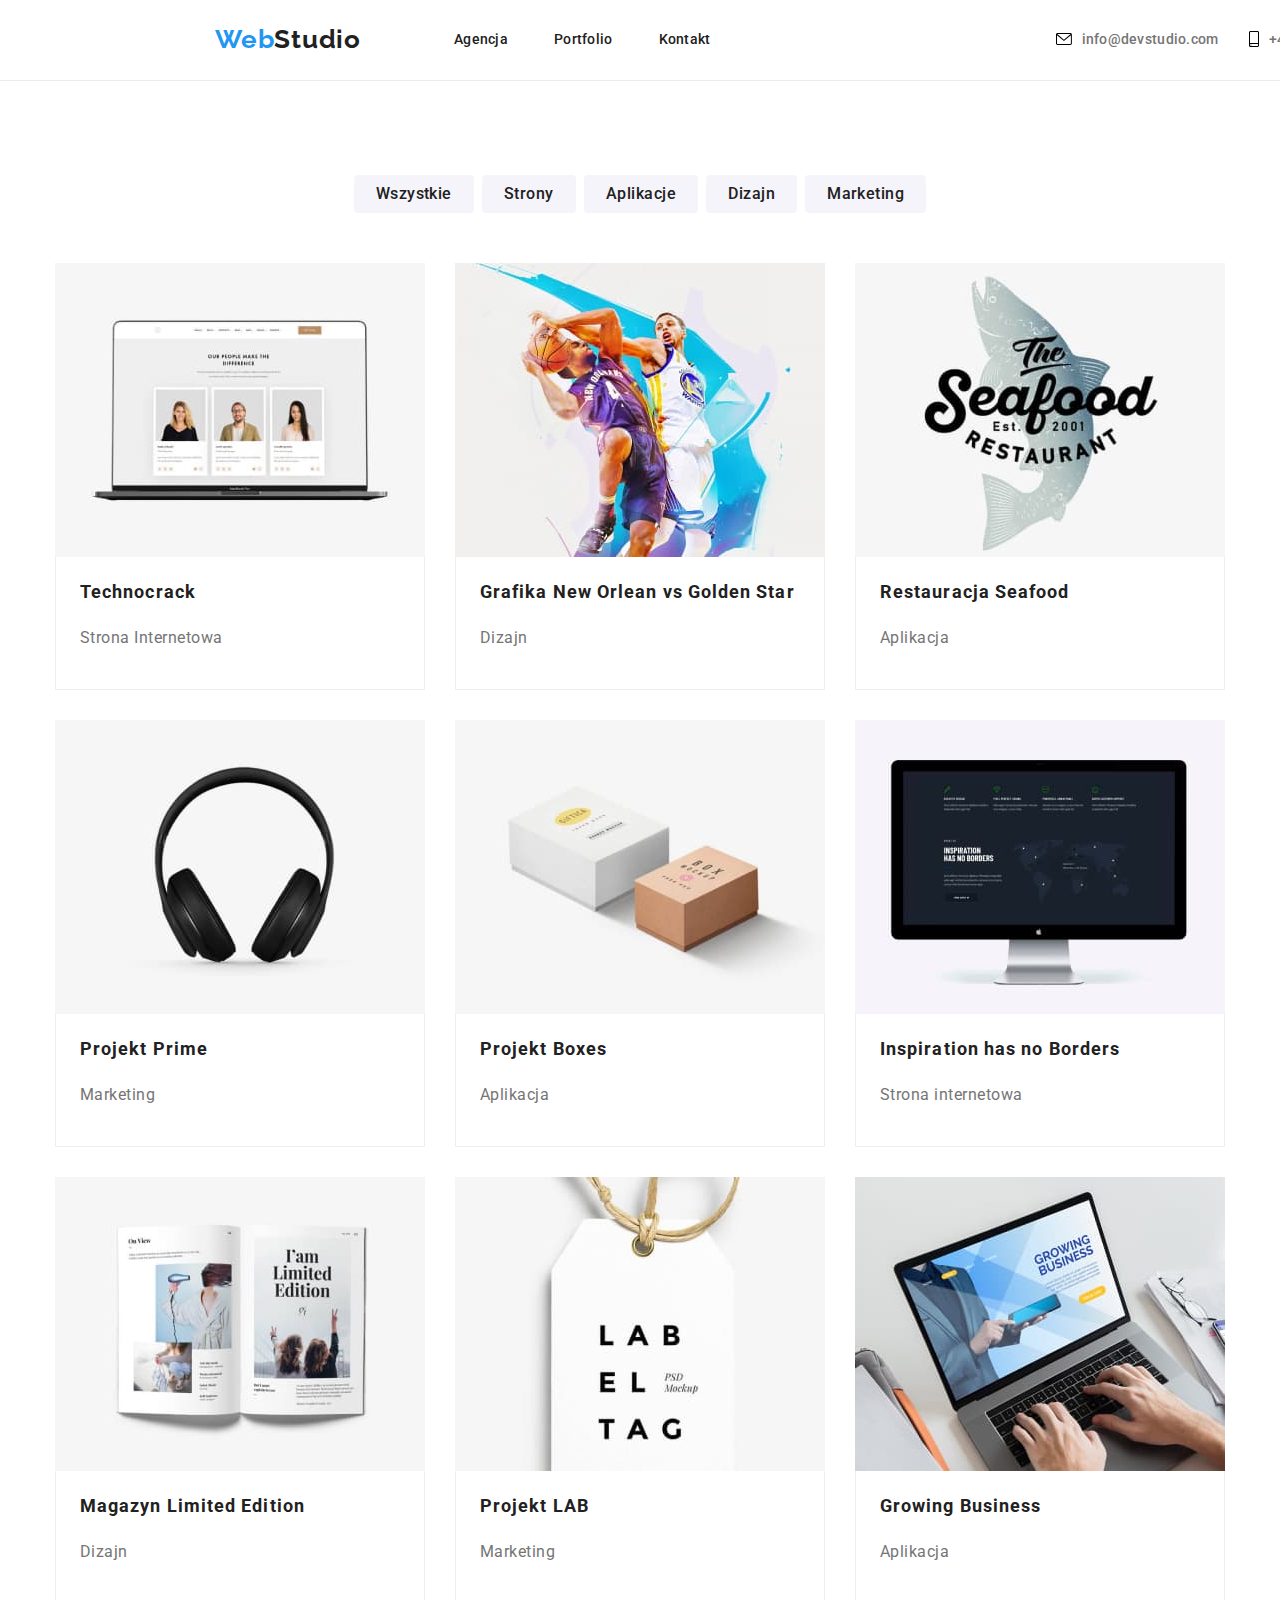
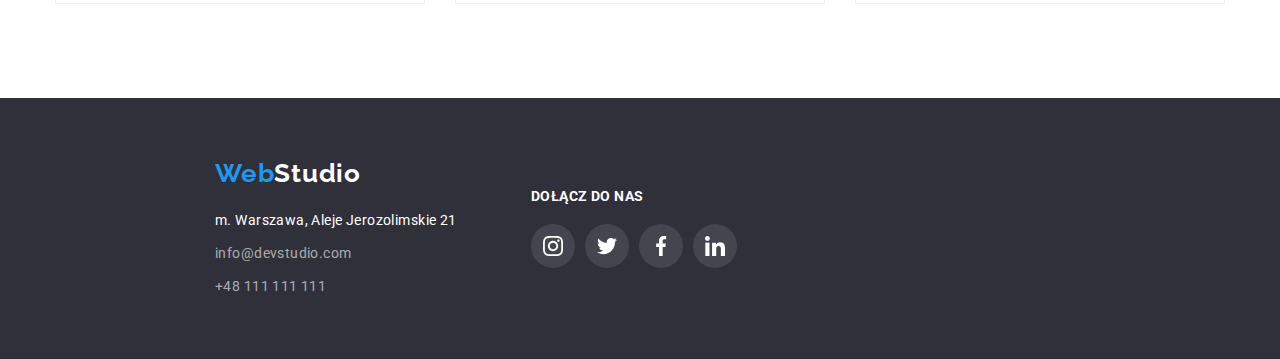
==== portfolio.html @ ae169542 "clone hw5" ====
<!DOCTYPE html>
<html lang="pl">
<head>
    <meta charset="UTF-8">
    <meta http-equiv="X-UA-Compatible" content="IE=edge">
    <meta name="viewport" content="width=device-width, initial-scale=1.0">
    <title>portfolio</title>
    <link rel="stylesheet" href="modern-normalize.css">
    <link rel="stylesheet" href="./css/styles.css" />
    <link rel="preconnect" href="https://fonts.gstatic.com">
    <link href="https://fonts.googleapis.com/css2?family=Raleway:wght@700&family=Roboto:wght@400;500;700;900&display=swap"
        rel="stylesheet">
</head>
<body>
    <header>
         <!---Menu--> 
         <section class="menu">  
            <div class="container">
                <h2 class="menu-logo">
                    <a class="menu-logo-item" href="index.html">Web<span class="menu-logo-accent">Studio</span></a>
                </h2>
                <nav class="navigation">
                    <ul class="navigation-list list">
                        <li class="navigation-list-item">
                            <a class="navigation-list-link" href="Agencja">Agencja</a></li>
                        <li class="navigation-list-item">
                            <a class="navigation-list-link" href="portfolio.html">Portfolio</a></li>
                        <li class="navigation-list-item">
                            <a class="navigation-list-link" href="Kontakt">Kontakt</a></li>
                    </ul>
                </nav>
                <div class="menu-contact">
                    <a class="menu-mail" href="mailto:info@devstudio.com">
                        <svg class="icon-envelope">
                            <use href="./images/icons.svg#icon-envelope"></use>
                        </svg>
                        info@devstudio.com
                    </a>
                    <a class="menu-phonenumber" href="tel:48111111111">
                        <svg class="icon-smartphone">
                            <use href="./images/icons.svg#icon-smartphone"></use>
                        </svg>
                        +48 111 111 111
                    </a>
                </div>
            </div>
        </section>
    </header>
    <main class="section">      <!-- Filters -->
        <section class="filters">
            <div class="container">
                <ul class="filters-list list">
                    <li class="filters-list-item">
                        <button class="filters-list-btn blue-btn" type="button">Wszystkie</button> 
                    </li>
                    <li class="filters-list-item">        
                        <button class="filters-list-btn blue-btn" type="button">Strony</button>
                    </li>
                    <li class="filters-list-item">
                        <button class="filters-list-btn blue-btn" type="button">Aplikacje</button>
                    </li>
                    <li class="filters-list-item">
                        <button class="filters-list-btn blue-btn" type="button">Dizajn</button>
                    </li>
                    <li class="filters-list-item">
                        <button class="filters-list-btn blue-btn" type="button">Marketing</button> 
                    </li>
                </ul>
            </div>
        </section>
        <section class="projects"> <!-- projects -->
            <div class="container">
                <ul class="projects-list list">
                    <li class="projects-list-item">
                        <img class="projects-list-img" src="images/portfolio/portfolio1.jpg" alt="Technocrack" width="370" height="294">
                        <div class="overlay">
                            <p>Technocrack jest popularną platformą wykorzystywaną do rozpowszechniania koronawirusa. Firmy wykorzystują tę
                                platformę
                                do celów szpiegowskich i ataków na niezabezpieczone serwery konkurencji</p>
                        </div>                    
                        <div class="projects-frame">
                            <h3 class="projects-list-title">Technocrack</h3>
                            <p class="projects-list-type">Strona Internetowa</p>
                        </div>
                    </li>
                    <li class="projects-list-item">
                        <img class="projects-list-img" src="images/portfolio/portfolio2.jpg" alt="Grafika New Orlean vs Golden Star" width="370" height="294">
                        <div class="overlay">
                            <p>Technocrack jest popularną platformą wykorzystywaną do rozpowszechniania koronawirusa. Firmy wykorzystują tę
                                platformę
                                do celów szpiegowskich i ataków na niezabezpieczone serwery konkurencji</p>
                        </div>
                        <div class="projects-frame">
                            <h3 class="projects-list-title">Grafika New Orlean vs Golden Star</h3>
                            <p class="projects-list-type">Dizajn</p>
                        </div>
                    </li>
                    <li class="projects-list-item">
                        <img class="projects-list-img" src="images/portfolio/portfolio3.jpg" alt="Restauracja Seafood" width="370" height="294">
                        <div class="overlay">
                            <p>Technocrack jest popularną platformą wykorzystywaną do rozpowszechniania koronawirusa. Firmy wykorzystują tę
                                platformę
                                do celów szpiegowskich i ataków na niezabezpieczone serwery konkurencji</p>
                        </div>
                        <div class="projects-frame">
                            <h3 class="projects-list-title">Restauracja Seafood</h3>
                            <p class="projects-list-type">Aplikacja</p>
                        </div>
                    </li>
                    <li class="projects-list-item">
                        <img class="projects-list-img" src="images/portfolio/portfolio4.jpg" alt="Projekt Prime" width="370" height="294">
                        <div class="overlay">
                            <p>Technocrack jest popularną platformą wykorzystywaną do rozpowszechniania koronawirusa. Firmy wykorzystują tę
                                platformę
                                do celów szpiegowskich i ataków na niezabezpieczone serwery konkurencji</p>
                        </div>
                        <div class="projects-frame">
                            <h3 class="projects-list-title">Projekt Prime</h3>
                            <p class="projects-list-type">Marketing</p>
                        </div>
                    </li>
                    <li class="projects-list-item">
                        <img class="projects-list-img" src="images/portfolio/portfolio5.jpg" alt="Projekt Boxes" width="370" height="294">
                        <div class="overlay">
                            <p>Technocrack jest popularną platformą wykorzystywaną do rozpowszechniania koronawirusa. Firmy wykorzystują tę
                                platformę
                                do celów szpiegowskich i ataków na niezabezpieczone serwery konkurencji</p>
                        </div>
                        <div class="projects-frame">
                            <h3 class="projects-list-title">Projekt Boxes</h3>
                            <p class="projects-list-type">Aplikacja</p>
                        </div>
                    </li>
                    <li class="projects-list-item">
                        <img class="projects-list-img" src="images/portfolio/portfolio6.jpg" alt="Inspiration has no Borders" width="370" height="294">
                        <div class="overlay">
                            <p>Technocrack jest popularną platformą wykorzystywaną do rozpowszechniania koronawirusa. Firmy wykorzystują tę
                                platformę
                                do celów szpiegowskich i ataków na niezabezpieczone serwery konkurencji</p>
                        </div>
                        <div class="projects-frame">
                            <h3 class="projects-list-title">Inspiration has no Borders</h3>
                            <p class="projects-list-type">Strona internetowa</p>
                        </div>
                    </li>
                    <li class="projects-list-item">
                        <img class="projects-list-img" src="images/portfolio/portfolio7.jpg" alt="Magazyn Limited Edition" width="370" height="294">
                        <div class="overlay">
                            <p>Technocrack jest popularną platformą wykorzystywaną do rozpowszechniania koronawirusa. Firmy wykorzystują tę
                                platformę
                                do celów szpiegowskich i ataków na niezabezpieczone serwery konkurencji</p>
                        </div>
                        <div class="projects-frame">
                            <h3 class="projects-list-title">Magazyn Limited Edition</h3>
                            <p class="projects-list-type">Dizajn</p>
                        </div>
                    </li>
                    <li class="projects-list-item">
                        <img class="projects-list-img" src="images/portfolio/portfolio8.jpg" alt="Projekt LAB" width="370" height="294">
                        <div class="overlay">
                            <p>Technocrack jest popularną platformą wykorzystywaną do rozpowszechniania koronawirusa. Firmy wykorzystują tę
                                platformę
                                do celów szpiegowskich i ataków na niezabezpieczone serwery konkurencji</p>
                        </div>
                        <div class="projects-frame">
                            <h3 class="projects-list-title">Projekt LAB</h3>
                            <p class="projects-list-type">Marketing</p>
                        </div>
                    </li>
                    <li class="projects-list-item">
                        <img class="projects-list-img" src="images/portfolio/portfolio9.jpg" alt="Growing Business" width="370" height="294">
                        <div class="overlay">
                            <p>Technocrack jest popularną platformą wykorzystywaną do rozpowszechniania koronawirusa. Firmy wykorzystują tę
                                platformę
                                do celów szpiegowskich i ataków na niezabezpieczone serwery konkurencji</p>
                        </div>
                        <div class="projects-frame">
                            <h3 class="projects-list-title">Growing Business</h3>
                            <p class="projects-list-type">Aplikacja</p>
                        </div>
                    </li>
                </ul>
            </div>
        </section>
    </main>
    <footer class="footer">
        <div class="container">
            <div class="left-footer">
                <h2 class="logo-footer">
                    <a class="menu-logo-item" href="#">Web<span class="footer-logo-accent">Studio</span></a>
                </h2>
                <address class="address">
                    <ul class="address-list list">
                        <li class="address-list-item">
                            <a class="address-list-link" href="https://goo.gl/maps/HhbNM7JacB6x19Nx8" target="_blank">m. Warszawa, Aleje Jerozolimskie 21</a></li>
                        <li class="address-list-item">
                            <a class="address-list-link" href="mailto:info@devstudio.com">info@devstudio.com</a></li>
                        <li class="address-list-item">
                            <a class="address-list-link" href="tel:48111111111">+48 111 111 111</a></li>
                    </ul>
                </address>
            </div>
            <div class="right-footer">
                <h3 class="social-title">Dołącz do nas</h3>
                <ul class="social-list list">
                    <li class="social-list-item">
                        <a class="social-list-link footer-icon" href="#">
                            <svg class="social-icon">
                            <use href="./images/icons.svg#icon-instagram"></use>
                            </svg>
                        </a>
                    </li>
                    <li class="social-list-item">
                        <a class="social-list-link footer-icon" href="#">
                        <svg class="social-icon">
                            <use href="./images/icons.svg#icon-twitter"></use>
                        </svg>
                        </a>
                    </li>
                    <li class="social-list-item">
                        <a class="social-list-link footer-icon" href="#">
                        <svg class="social-icon">
                            <use href="./images/icons.svg#icon-facebook"></use>
                        </svg>
                        </a>
                    </li>
                    <li class="social-list-item">
                        <a class="social-list-link footer-icon" href="#">
                        <svg class="social-icon">
                            <use href="./images/icons.svg#icon-linkedin"></use>
                        </svg>
                        </a>
                    </li>
                </ul>
            </div>
        </div>
    </footer>
</body>
</html>
---- css/styles.css ----
:root {
  --main-font: "Roboto", sans-serif;
  --secondary-font: "Raleway", sans-serif;
  --main-color: #2196f3;
  --text-default: #212121;
  --description: #757575;
  --white: #ffffff;
  --svg-colour: #afb1b8;
}
body {
  font-family: var(--main-font);
  color: var(--text-default);
}
a {
  text-decoration: none;
}
h1,
h2,
h3,
h4,
h5,
h6 {
  margin: 0;
}

ul,
ol {
  padding: 0;
  margin: 0;
}

p {
  padding: 0;
}

img {
  display: block;
}
.list {
  list-style: none;
}
.container {
  width: 1200px;
  padding: 0 15px;
  align-items: center;
  margin: 0 auto;
}

.section {
  padding-top: 94px;
  padding-bottom: 94px;
}
/* ########### COMPONENT ############## */
.blue-btn {
  background: #f5f4fa;
  border-radius: 4px;
  cursor: pointer;
  transition: color 250ms cubic-bezier(0.4, 0, 0.2, 1),
    background-color 250ms cubic-bezier(0.4, 0, 0.2, 1);
}
.blue-btn:hover,
.blue-btn:focus {
  background-color: var(--main-color);
  color: var(--white);
}
/* ########### END COMPONENT ############## */

/* ########### MENU ############## */

.menu {
  border-bottom: 1px solid #ececec;
  width: 1600px;
  margin: 0 auto;
}
.menu .container {
  display: flex;
  align-items: center;
  padding-top: 24px;
  padding-bottom: 25px;
}
.menu-logo {
  margin-right: 93px;
}
.navigation-list {
  display: flex;
}
.navigation-list-item:not(:last-child) {
  margin-right: 46px;
}
.navigation-list-link {
  display: inline-block;
  position: relative;
}

.navigation-list-link::after {
  content: " ";
  display: block;
  width: 100%;
  height: 4px;
  background: transparent;
  position: absolute;
  bottom: -28px;
  left: 0;
  border-radius: 2px;
  transition: background 250ms cubic-bezier(0.4, 0, 0.2, 1);
}
.navigation-list-link:hover::after,
.navigation-list-link:visited::after {
  background: var(--main-color);
}

.menu-logo-item {
  font-family: var(--secondary-font);
  font-size: 26px;
  line-height: 1.192;
  letter-spacing: 0.03em;
  color: var(--main-color);
}
.menu-logo-accent {
  color: var(--text-default);
}

.navigation-list-link {
  font-weight: 500;
  font-size: 14px;
  line-height: 1.142;
  letter-spacing: 0.02em;
  color: var(--text-default);
  transition: color 250ms cubic-bezier(0.4, 0, 0.2, 1);
}

.navigation-list-link:hover,
.navigation-list-link:focus {
  color: var(--main-color);
}
.menu-contact {
  display: flex;
  align-items: center;
  justify-content: center;
}
.menu-mail {
  margin-left: 345px;
  margin-right: 30px;
}

.menu-mail,
.menu-phonenumber {
  font-weight: 500;
  font-size: 14px;
  line-height: 1.142;
  letter-spacing: 0.02em;
  color: var(--description);
  display: flex;
  align-items: center;
  transition: color 250ms cubic-bezier(0.4, 0, 0.2, 1),
    fill 250ms cubic-bezier(0.4, 0, 0.2, 1);
}
.menu-mail:hover,
.menu-mail:focus,
.menu-phonenumber:hover,
.menu-phonenumber:focus {
  color: var(--main-color);
  fill: var(--main-color);
}
.icon-envelope {
  width: 16px;
  height: 12px;
}
.icon-smartphone {
  width: 10px;
  height: 16px;
}
.icon-envelope,
.icon-smartphone {
  margin-right: 10px;
}

/* ########### END MENU ############## */

/* ########### HEDER ############## */

.header {
  background-image: linear-gradient(
      rgba(47, 48, 58, 0.4),
      rgba(47, 48, 58, 0.4)
    ),
    url("../images/background/headerbackground.jpg");
  height: 600px;
  background-repeat: no-repeat;
  width: 1600px;
  margin: 0 auto;
}

.container .header-item {
  display: flex;
  flex-direction: column;
  align-items: center;
  justify-content: center;
}
.header-item {
  padding-top: 200px;
  padding-bottom: 200px;
}

.header-title {
  margin-bottom: 40px;
  width: 696px;
  height: 120px;
  font-weight: 900;
  font-size: 44px;
  line-height: 1.333;
  text-align: center;
  letter-spacing: 0.06em;
  text-transform: uppercase;
  color: var(--white);
}
.header-btn {
  width: 200px;
  padding: 10px 41px;
  border: 0px;
  font-weight: bold;
  font-size: 16px;
  line-height: 1.875;
  text-align: center;
  letter-spacing: 0.06em;
  color: var(--text-default);
  box-shadow: 0px 4px 4px rgba(0, 0, 0, 0.15);
}

/* ########### END HEDER ############## */

/* ########### MAIN ############## */
.strengths .container {
  display: block;
}
.strengths-list,
.strengths-list-icons {
  display: flex;
}
.strengths-list-icons .strengths-list-icons-item {
  display: flex;
}

.strengths-item:not(:last-child),
.strengths-list-icons-item:not(:last-child) {
  margin-right: 30px;
}
.strengths-list-icons-item {
  width: 270px;
  height: 120px;
  margin-bottom: 30px;
  background: #f5f4fa;
  border-radius: 4px;
}
.strengthsicons {
  width: 70px;
  min-height: 70px;
  margin-left: 100px;
}

.strengths-title {
  margin-bottom: 10px;
  width: 270px;
  font-size: 14px;
  line-height: 1.142;
  letter-spacing: 0.03em;
  text-transform: uppercase;
}
.strengths-about {
  width: 270px;
  font-size: 14px;
  line-height: 1.714;
  letter-spacing: 0.03em;
  color: var(--description);
}
.whatwedo-title,
.ourteam-title,
.ourclient-title {
  margin-bottom: 50px;
  font-size: 36px;
  line-height: 1.166;
  text-align: center;
  letter-spacing: 0.03em;
}
.whatwedo {
  padding-bottom: 94px;
}
.whatwedo-list {
  display: flex;
}

.whatwedo-list-item:not(:last-child),
.ourteam-list-item:not(:last-child) {
  margin-right: 30px;
}
.whatwedo-list-item {
  position: relative;
}
.whatwedo-list-item > .whatwedo-list-about {
  position: absolute;
  bottom: 0px;
  left: -50%;
  right: 50%;
  transform: translate(50%, 0%);
  margin: 0 auto;
  padding-top: 27px;
  padding-bottom: 27px;
  background-color: rgba(47, 48, 58, 0.8);
}
.whatwedo-list-about {
  font-family: var(--main-font);
  font-style: normal;
  font-weight: bold;
  font-size: 14px;
  line-height: 16px;
  text-align: center;
  letter-spacing: 0.03em;
  text-transform: uppercase;
  color: var(--white);
}
.ourteam {
  background-color: #f5f4fa;
  width: 1600px;
  margin: 0 auto;
}
.ourteam-list {
  display: flex;
}
.ourteam-list-item {
  background: #ffffff;
  box-shadow: 0px 1px 3px rgba(0, 0, 0, 0.12), 0px 1px 1px rgba(0, 0, 0, 0.14),
    0px 2px 1px rgba(0, 0, 0, 0.2);
  border-radius: 0px 0px 4px 4px;
}
.ourteam-content-wrapper {
  padding-top: 30px;
  padding-right: 32px;
  padding-bottom: 30px;
  padding-left: 32px;
}
.ourteam-list-name {
  margin-bottom: 10px;
}
.ourteam-list-name {
  font-weight: 500;
  font-size: 16px;
  line-height: 1.187;
  text-align: center;
  letter-spacing: 0.03em;
}
.ourteam-list-job {
  font-size: 16px;
  line-height: 1.187;
  text-align: center;
  letter-spacing: 0.03em;
  color: var(--description);
  margin-bottom: 16px;
}
.social-list {
  display: flex;
  align-items: center;
  justify-content: space-between;
  width: 206px;
}
.social-list-item {
  display: flex;
}
.social-list-link {
  display: flex;
  align-items: center;
  justify-content: center;
  width: 44px;
  height: 44px;
  background: rgba(255, 255, 255, 0.1);
  border-radius: 50%;
  fill: #afb1b8;
  transition: background-color 250ms cubic-bezier(0.4, 0, 0.2, 1),
    fill 250ms cubic-bezier(0.4, 0, 0.2, 1);
}
.social-list-link:hover,
.social-list-link:focus {
  fill: var(--white);
  background-color: var(--main-color);
}
.social-icon {
  width: 20px;
  height: 20px;
}
.ourclient-list {
  display: flex;
  justify-content: space-between;
}
.ourclient-list-item:hover,
.ourclient-list-item:focus {
  fill: var(--main-color);
  border-color: var(--main-color);
}
.ourclient-list-item {
  display: flex;
  width: 170px;
  height: 92px;
  border: 1px solid #afb1b8;
  border-radius: 4px;
  fill: var(--svg-colour);
  transition: border-color 250ms cubic-bezier(0.4, 0, 0.2, 1),
    fill 250ms cubic-bezier(0.4, 0, 0.2, 1);
}
.ourclient-icons {
  width: 106px;
  min-height: 60px;
  margin-left: 32px;
}
/* ########### END MAIN ############## */

/* ########### FOOTER ############## */
.footer {
  background: #2f303a;
  width: 1600px;
  margin: 0 auto;
}
.left-footer {
  min-width: 246px;
}
.logo-footer {
  padding-top: 60px;
  margin-bottom: 20px;
}
.address-list-item:not(:last-child) {
  margin-bottom: 9px;
}
.address {
  padding-bottom: 60px;
}
.address-list-link {
  font-style: normal;
  font-weight: normal;
  font-size: 14px;
  line-height: 1.714;
  letter-spacing: 0.03em;
  color: rgba(255, 255, 255, 0.6);
  transition: color 250ms cubic-bezier(0.4, 0, 0.2, 1);
}
a[href="https://goo.gl/maps/HhbNM7JacB6x19Nx8"]
{
  color: var(--white);
}
.address-list-link:hover,
.address-list-link:focus {
  color: var(--main-color);
}
.footer-logo-accent {
  color: var(--white);
}
.right-footer {
  padding-left: 70px;
}
.social-title {
  padding-bottom: 20px;
  font-size: 14px;
  line-height: 1.143;
  letter-spacing: 0.03em;
  text-transform: uppercase;
  color: #ffffff;
}
.footer .container {
  display: flex;
}

.footer-icon {
  fill: var(--white);
}

/* ########### END FOOTER ############## */

.backdrop {
  position: fixed;
  left: 0px;
  top: 0px;
  width: 100%;
  height: 100%;
  background: rgba(99, 62, 62, 0.2);
  transition: visibility 250ms cubic-bezier(0.4, 0, 0.2, 1),
    opacity 250ms cubic-bezier(0.4, 0, 0.2, 1);
}
.modal {
  position: absolute;
  width: 528px;
  min-height: 581px;
  left: 50%;
  top: 50%;
  transform: translate(-50%, -50%);
  background: #ffffff;
  box-shadow: 0px 1px 3px rgba(0, 0, 0, 0.12), 0px 1px 1px rgba(0, 0, 0, 0.14),
    0px 2px 1px rgba(0, 0, 0, 0.2);
  border-radius: 4px;
}
.close-btn {
  position: absolute;
  width: 30px;
  height: 30px;
  right: 8px;
  top: 8px;
  border-radius: 50%;
  background: #ffffff;
  border: 1px solid rgba(0, 0, 0, 0.1);
  box-sizing: border-box;
  cursor: pointer;
}
.close-btn-vector {
  position: relative;
  width: 11px;
  height: 11px;
  margin: 0 auto;
}
.is-hidden {
  opacity: 0;
  visibility: hidden;
  pointer-events: none;
  transition: visibility 250ms cubic-bezier(0.4, 0, 0.2, 1),
    opacity 250ms cubic-bezier(0.4, 0, 0.2, 1);
}

/* ########### PORTFOLIO ############## */
.container .filters-list {
  display: flex;
  justify-content: center;
}
.filters-list-item:not(:last-child) {
  margin-right: 8px;
}

.filters-list-btn {
  border: 0px;
  padding: 6px 22px;
  font-weight: 500;
  font-size: 16px;
  line-height: 1.625;
  text-align: center;
  letter-spacing: 0.03em;
  color: var(--text-default);
}

.container .projects-list {
  display: flex;
}
.projects-list {
  min-height: 1272px;
  padding-top: 50px;
  flex-wrap: wrap;
  align-items: center;
  justify-content: space-between;
}
.projects-list-title {
  margin-bottom: 4px;
  padding-left: 24px;
}
.projects-list-type {
  padding-bottom: 20px;
  padding-left: 24px;
}
.projects-list-item:nth-child(-n + 6) {
  margin-bottom: 30px;
}
.projects-list-item:hover,
.projects-list-item:focus {
  border: 1px solid #eeeeee;
  box-sizing: border-box;
  box-shadow: 0px 1px 1px rgba(0, 0, 0, 0.12), 0px 4px 4px rgba(0, 0, 0, 0.06),
    1px 4px 6px rgba(0, 0, 0, 0.16);
}
.projects-list-item {
  position: relative;
  overflow: hidden;
  transition: box-shadow 250ms cubic-bezier(0.4, 0, 0.2, 1);
}
.overlay {
  position: absolute;
  top: 0;
  left: 0;
  width: 374px;
  height: 294px;
  background-color: rgba(33, 150, 243, 0.9);
  transform: translatey(100%);
  transition: transform 250ms cubic-bezier(0.4, 0, 0.2, 1);
  z-index: 0;
}
.overlay > p {
  padding-top: 49px;
  padding-right: 45px;
  padding-bottom: 49px;
  padding-left: 24px;
  font-size: 18px;
  line-height: 28px;
  letter-spacing: 0.03em;
  color: var(--white);
  margin: 0 auto;
}
.projects-list-item:hover .overlay {
  transform: translatex(0);
}
.projects-frame {
  position: relative;
  padding-top: 20px;
  border-right: 1px solid #eeeeee;
  border-bottom: 1px solid #eeeeee;
  border-left: 1px solid #eeeeee;
  background-color: var(--white);
  z-index: 1;
}
.projects-list-title {
  font-size: 18px;
  line-height: 1.666;
  letter-spacing: 0.06em;
}
.projects-list-type {
  font-size: 16px;
  line-height: 1.875;
  letter-spacing: 0.03em;
  color: var(--description);
}
/* ########### END PORTFOLIO ############## */
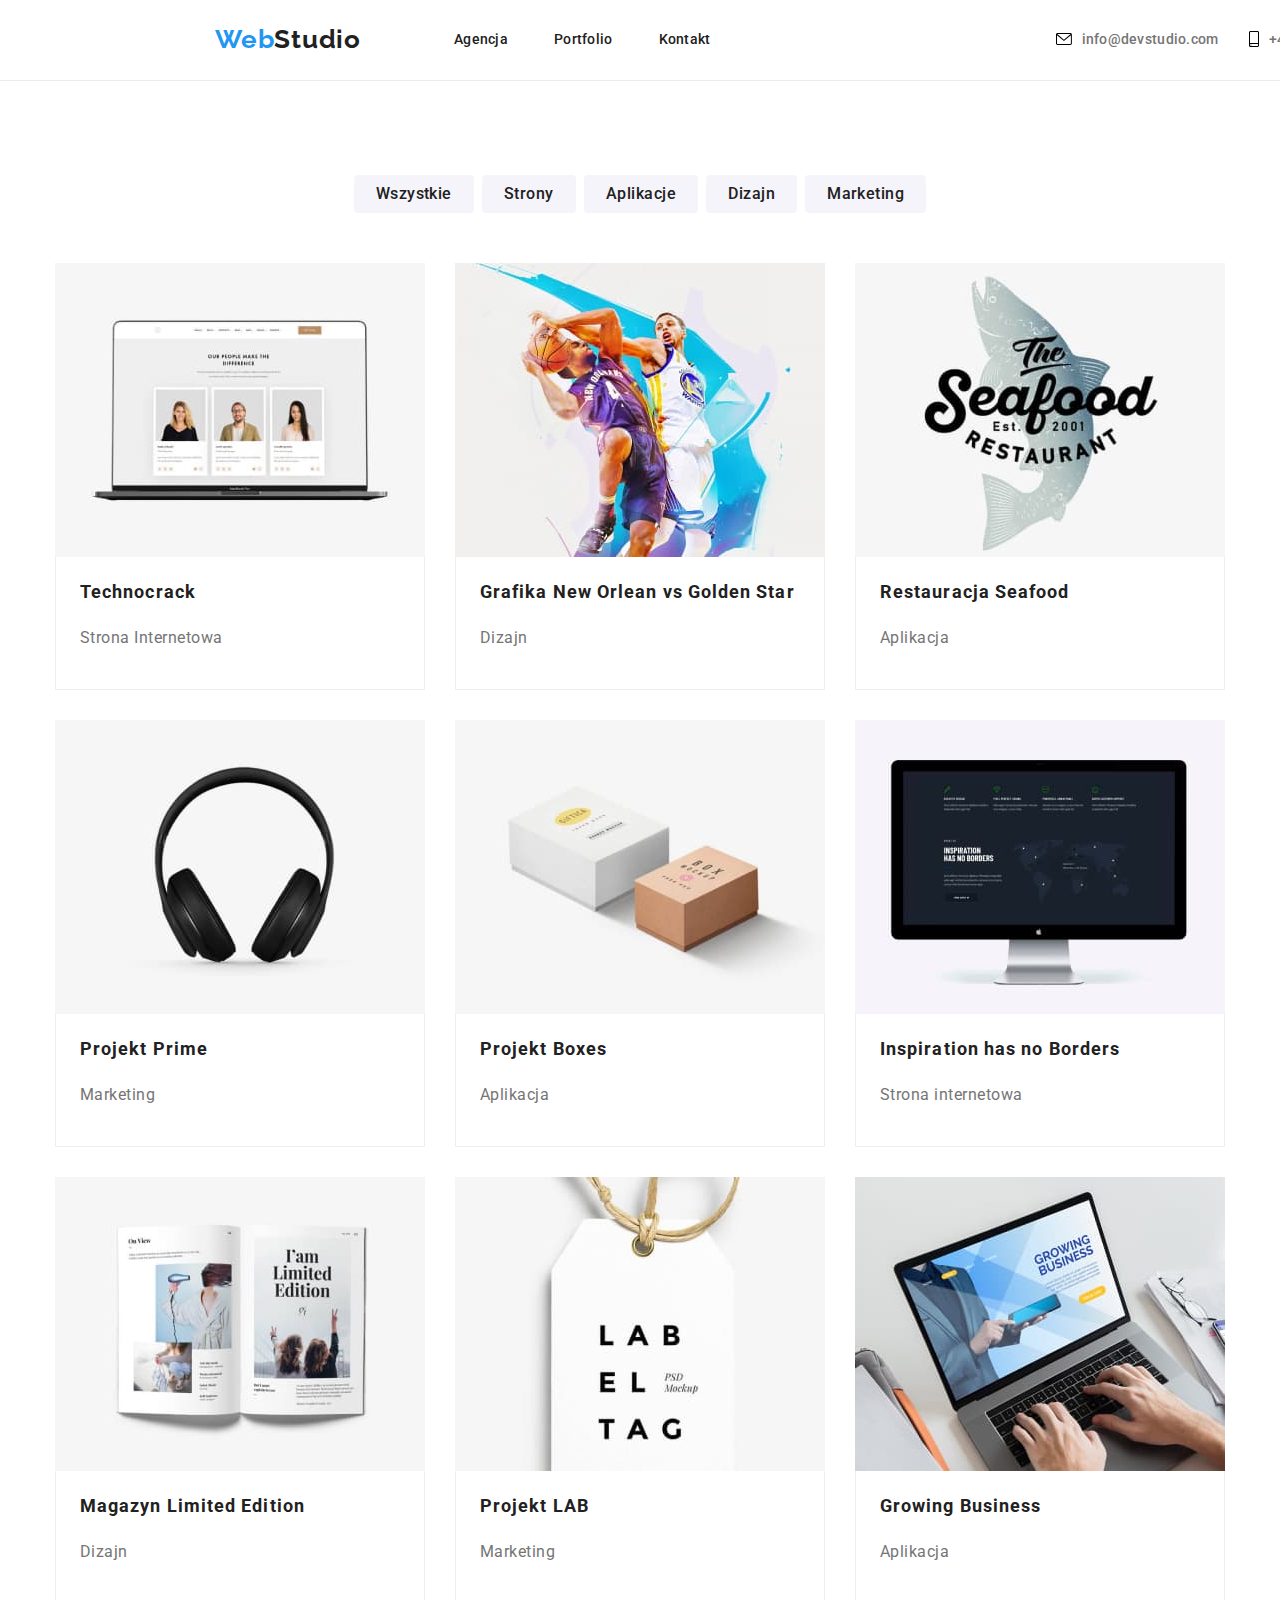
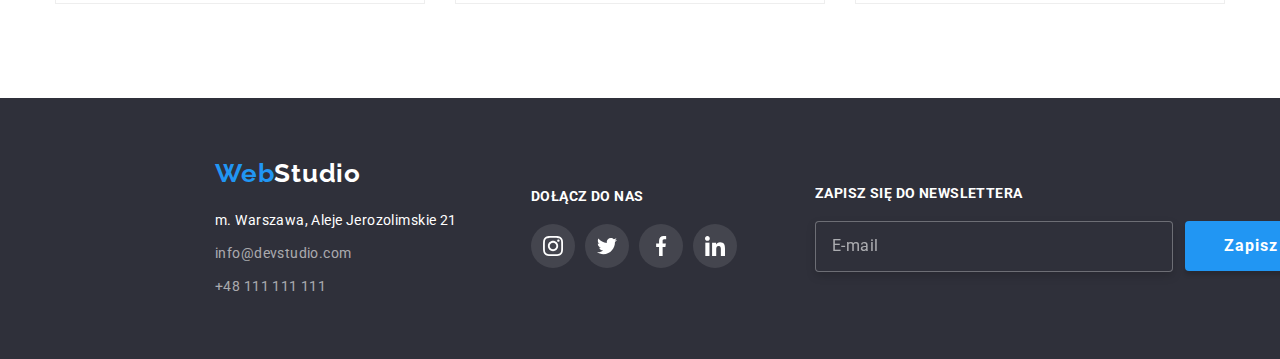
==== commit 8d4d1fba: "newsletter in portfolio" ====
--- a/portfolio.html
+++ b/portfolio.html
@@ -233,6 +233,17 @@
                     </li>
                 </ul>
             </div>
+            <form class="footer-form" name="signup_form" action="" method="POST" autocomplete="on" novalidate>
+                <h3 class="footer-form-title">Zapisz się do newslettera</h3>
+                <label class="footer-form-label" for="newsletteremail">
+                    <input class="footer-input" type="email" name="newsletteremail" placeholder="E-mail">
+                    <div class="footer-btn-wrapper">
+                        <button class="footer-form-btn" type="submit">Zapisz się
+                        </button>
+                        <div class="footer-btn-icon"></div>
+                    </div>
+                </label>
+            </form>
         </div>
     </footer>
 </body>
--- a/css/styles.css
+++ b/css/styles.css
@@ -226,6 +226,14 @@
   color: var(--text-default);
   box-shadow: 0px 4px 4px rgba(0, 0, 0, 0.15);
 }
+.main-btn {
+  border: none;
+  width: 200px;
+  font-size: 16px;
+  line-height: 1.875;
+  color: var(--text-default);
+  box-shadow: 0px 4px 4px rgba(0, 0, 0, 0.15);
+}
 
 /* ########### END HEDER ############## */
 
@@ -465,9 +473,74 @@
 .footer .container {
   display: flex;
 }
-
 .footer-icon {
   fill: var(--white);
+}
+.footer-form {
+  padding-left: 78px;
+}
+.footer-form-title {
+  padding-bottom: 20px;
+  font-size: 14px;
+  line-height: 16px;
+  letter-spacing: 0.03em;
+  text-transform: uppercase;
+  color: #ffffff;
+}
+.footer-form-label {
+  display: flex;
+  flex-direction: row;
+  justify-content: space-between;
+  margin: 0 auto;
+}
+.footer-input {
+  min-width: 358px;
+  padding: 15px 16px;
+  margin-right: 12px;
+  border: 1px solid rgba(255, 255, 255, 0.3);
+  box-sizing: border-box;
+  filter: drop-shadow(0px 4px 4px rgba(0, 0, 0, 0.15));
+  border-radius: 4px;
+  background: #2f303a;
+}
+.footer-input::placeholder {
+  font-size: 16px;
+  line-height: 20px;
+  letter-spacing: 0.03em;
+  color: rgba(255, 255, 255, 0.6);
+}
+.footer-input:focus {
+  color: var(--white);
+}
+.footer-btn-wrapper {
+  position: relative;
+}
+.footer-form-btn {
+  min-width: 82px;
+  padding-top: 10px;
+  padding-right: 76px;
+  padding-bottom: 10px;
+  padding-left: 39px;
+  font-weight: bold;
+  font-size: 16px;
+  line-height: 30px;
+  letter-spacing: 0.06em;
+  color: var(--white);
+  background: var(--main-color);
+  box-shadow: 0px 4px 4px rgba(0, 0, 0, 0.15);
+  border-radius: 4px;
+  border: 0px;
+  margin: 0 auto;
+}
+.footer-btn-icon {
+  position: absolute;
+  top: 50%;
+  right: 28px;
+  transform: translate(-50%, -50%);
+  width: 24px;
+  height: 24px;
+  margin: 0 auto;
+  background-image: url(../images/vectors/vectorsend.svg);
 }
 
 /* ########### END FOOTER ############## */
@@ -484,15 +557,16 @@
 }
 .modal {
   position: absolute;
-  width: 528px;
-  min-height: 581px;
   left: 50%;
   top: 50%;
   transform: translate(-50%, -50%);
+  width: 528px;
+  min-height: 581px;
   background: #ffffff;
   box-shadow: 0px 1px 3px rgba(0, 0, 0, 0.12), 0px 1px 1px rgba(0, 0, 0, 0.14),
     0px 2px 1px rgba(0, 0, 0, 0.2);
   border-radius: 4px;
+  padding: 40px;
 }
 .close-btn {
   position: absolute;
@@ -519,6 +593,134 @@
   transition: visibility 250ms cubic-bezier(0.4, 0, 0.2, 1),
     opacity 250ms cubic-bezier(0.4, 0, 0.2, 1);
 }
+.modal-form {
+  display: flex;
+  justify-content: center;
+  align-items: flex-start;
+  flex-direction: column;
+}
+.modal-form-title {
+  display: flex;
+  padding-bottom: 12px;
+  min-width: 448px;
+  font-size: 20px;
+  line-height: 23px;
+  text-align: center;
+  justify-content: center;
+  letter-spacing: 0.03em;
+}
+.modal-label {
+  font-size: 12px;
+  line-height: 14px;
+  letter-spacing: 0.01em;
+  color: var(--description);
+  padding-bottom: 4px;
+}
+.modal-input-wrapper {
+  position: relative;
+  width: 100%;
+  margin-bottom: 10px;
+}
+.modal-input {
+  width: 100%;
+  height: 40px;
+  border: 1px solid rgba(33, 33, 33, 0.2);
+  box-sizing: border-box;
+  border-radius: 4px;
+  padding-top: 12px;
+  padding-bottom: 12px;
+  padding-left: 42px;
+}
+.modal-input:focus,
+.modal-textarea:focus {
+  fill: var(--main-color);
+  border-color: var(--main-color);
+  outline: none;
+}
+.modal-input-icon {
+  position: absolute;
+  top: 50%;
+  left: 15px;
+  transform: translatey(-50%);
+  width: 12px;
+  height: 12px;
+  fill: var(--text-default);
+}
+.modal-input:focus + .modal-input-icon {
+  fill: var(--main-color);
+}
+.modal-textarea {
+  border: 1px solid rgba(33, 33, 33, 0.2);
+  box-sizing: border-box;
+  border-radius: 4px;
+  outline: none;
+  resize: none;
+  width: 100%;
+  height: 120px;
+  padding: 12px 16px;
+}
+.modal-checkbox-wrapper {
+  display: flex;
+  justify-content: center;
+  align-items: center;
+  flex-direction: column;
+  margin: 0 auto;
+  padding-top: 20px;
+}
+.modal-declaimer-wrapper {
+  display: flex;
+  justify-content: center;
+  align-items: center;
+  flex-direction: column;
+  margin: 0 auto;
+  padding-top: 20px;
+}
+.policy-label {
+  font-size: 14px;
+  line-height: 24px;
+  letter-spacing: 0.03em;
+  color: var(--description);
+}
+.policy-label::before {
+  display: inline-block;
+  content: "";
+  width: 16px;
+  height: 15px;
+  background-image: url(../images/vectors/vectorunchecked.svg);
+}
+.modal-checkbox:checked + .policy-label::before {
+  background-image: url(../images/vectors/vectotchecked.svg);
+}
+
+.modal-policy-linktext {
+  color: var(--main-color);
+  text-decoration: underline;
+}
+.modal-btn {
+  width: 200px;
+  height: 50px;
+  font-weight: bold;
+  font-size: 16px;
+  line-height: 30px;
+  text-align: center;
+  letter-spacing: 0.06em;
+  color: var(--white);
+  background: var(--main-color);
+  box-shadow: 0px 4px 4px rgba(0, 0, 0, 0.15);
+  border-radius: 4px;
+  border: 0px;
+  margin-top: 30px;
+}
+.visually-hidden {
+  position: absolute !important;
+  clip: rect(1px 1px 1px 1px);
+  clip: rect(1px, 1px, 1px, 1px);
+  padding: 0 !important;
+  border: 0 !important;
+  height: 1px !important;
+  width: 1px !important;
+  overflow: hidden;
+}
 
 /* ########### PORTFOLIO ############## */
 .container .filters-list {
